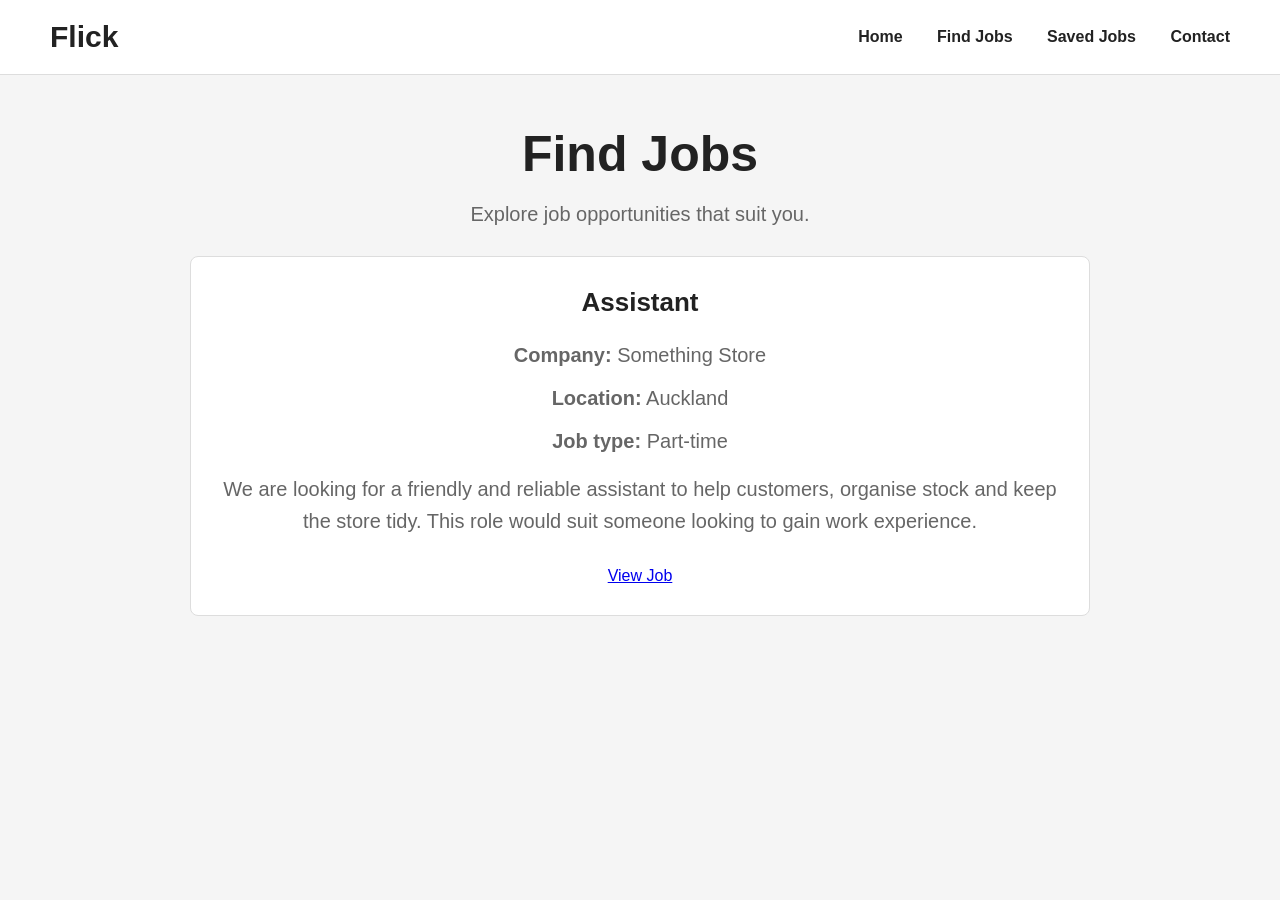
==== jobs.html @ eac44496 "Added detailed job card for Trial A" ====
<!DOCTYPE html>
<html lang="en">

<head>
    <meta charset="UTF-8">
    <meta name="viewport" content="width=device-width, initial-scale=1.0">
    <title>Find Jobs | Flick</title>
    <link rel="stylesheet" href="style.css">
</head>

<body>

    <nav>
        <h1>Flick</h1>

        <div>
            <a href="index.html">Home</a>
            <a href="jobs.html">Find Jobs</a>
            <a href="saved.html">Saved Jobs</a>
            <a href="contact.html">Contact</a>
        </div>
    </nav>

    <main class="jobs-page">
        <h2>Find Jobs</h2>

        <p>Explore job opportunities that suit you.</p>

        <article class="job-card">
            <h3>Assistant</h3>

            <p><strong>Company:</strong> Something Store</p>
            <p><strong>Location:</strong> Auckland</p>
            <p><strong>Job type:</strong> Part-time</p>

            <p class="job-description">
                We are looking for a friendly and reliable assistant
                to help customers, organise stock and keep the store tidy.
                This role would suit someone looking to gain work experience.
            </p>

            <a href="#">View Job</a>
        </article>
    </main>

</body>

</html>
---- style.css ----
/* General page styling */

body {
    margin: 0;
    font-family: Arial, sans-serif;
    background-color: #f5f5f5;
    color: #222222;
}


/* Nav bar */

nav {
    background-color: #ffffff;
    padding: 20px 50px;

    display: flex;
    justify-content: space-between;
    align-items: center;

    border-bottom: 1px solid #dddddd;
}


/* Flick logo */

nav h1 {
    margin: 0;
    font-size: 30px;
}


/* Nav links */

nav a {
    text-decoration: none;
    color: #222222;
    margin-left: 30px;
    font-weight: bold;
}

/* Hover function */

nav a:hover {
    color: #6b8e23;
}


/* Homepage */

main {
    text-align: center;
    padding: 100px 20px;
}

main h2 {
    font-size: 50px;
    margin-bottom: 20px;
}

main p {
    font-size: 20px;
    color: #666666;
}

/* Find Jobs page */

.jobs-page {
    max-width: 900px;
    margin: 50px auto;
    padding: 0 20px;
}

.job-card {
    background-color: #ffffff;
    padding: 30px;
    margin-top: 30px;
    border: 1px solid #dddddd;
    border-radius: 8px;
}

.job-card h3 {
    margin-top: 0;
    font-size: 26px;
}

.job-description {
    line-height: 1.6;
}

.job-card a {
    display: inline-block;
    margin-top: 10px;
}
/* end of find jobs page */
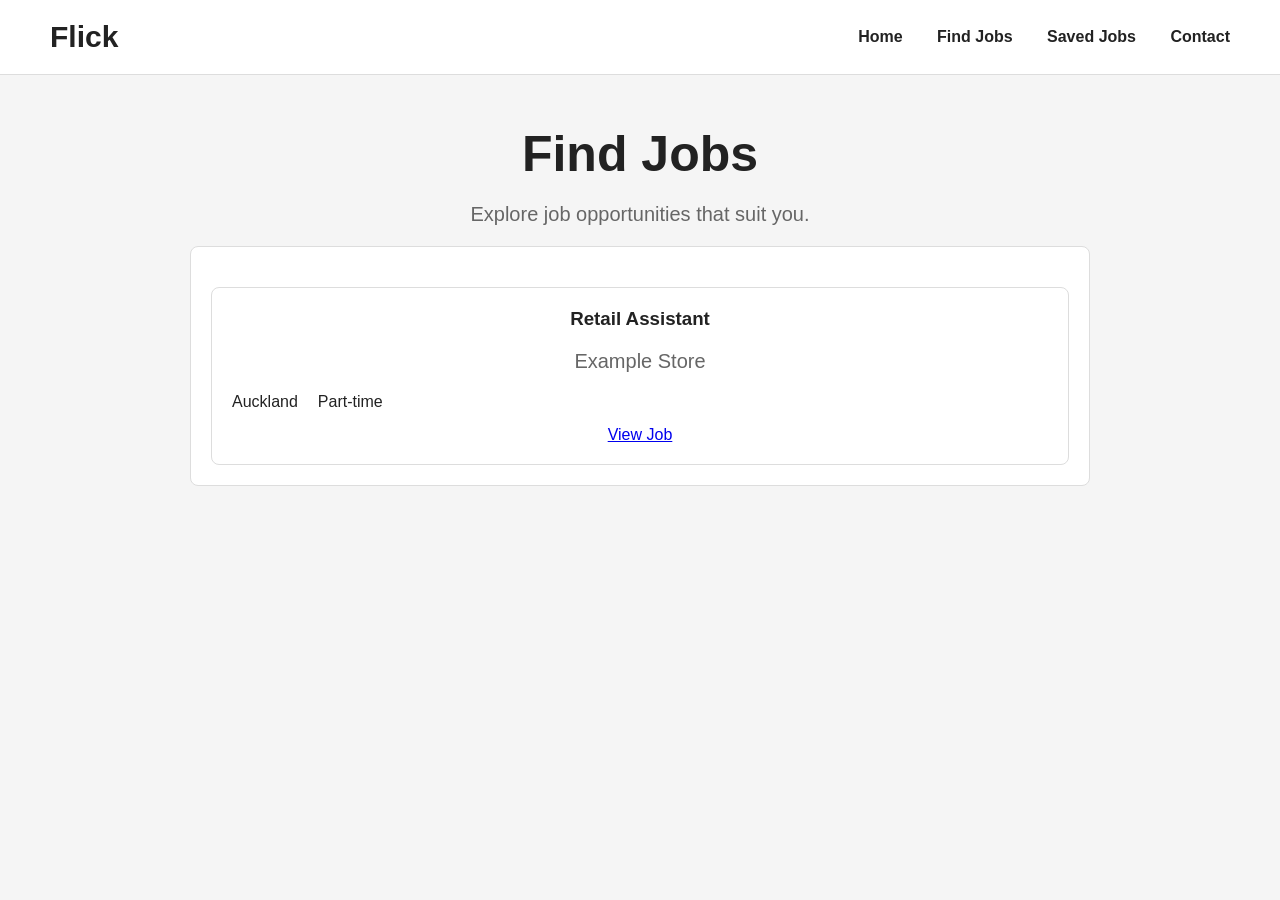
==== commit 21f6cbcf: "Added compact job card for Trial B" ====
--- a/jobs.html
+++ b/jobs.html
@@ -27,19 +27,18 @@
         <p>Explore job opportunities that suit you.</p>
 
         <article class="job-card">
-            <h3>Assistant</h3>
+            <article class="job-card">
+                <h3>Retail Assistant</h3>
 
-            <p><strong>Company:</strong> Something Store</p>
-            <p><strong>Location:</strong> Auckland</p>
-            <p><strong>Job type:</strong> Part-time</p>
+                <p>Example Store</p>
 
-            <p class="job-description">
-                We are looking for a friendly and reliable assistant
-                to help customers, organise stock and keep the store tidy.
-                This role would suit someone looking to gain work experience.
-            </p>
+                <div class="job-details">
+                    <span>Auckland</span>
+                    <span>Part-time</span>
+                </div>
 
             <a href="#">View Job</a>
+            </article>
         </article>
     </main>
 
--- a/style.css
+++ b/style.css
@@ -73,23 +73,20 @@
 
 .job-card {
     background-color: #ffffff;
-    padding: 30px;
-    margin-top: 30px;
+    padding: 20px;
+    margin-top: 20px;
     border: 1px solid #dddddd;
     border-radius: 8px;
 }
 
 .job-card h3 {
     margin-top: 0;
-    font-size: 26px;
+    margin-bottom: 8px;
 }
 
-.job-description {
-    line-height: 1.6;
-}
-
-.job-card a {
-    display: inline-block;
-    margin-top: 10px;
+.job-details {
+    display: flex;
+    gap: 20px;
+    margin: 15px 0;
 }
 /* end of find jobs page */
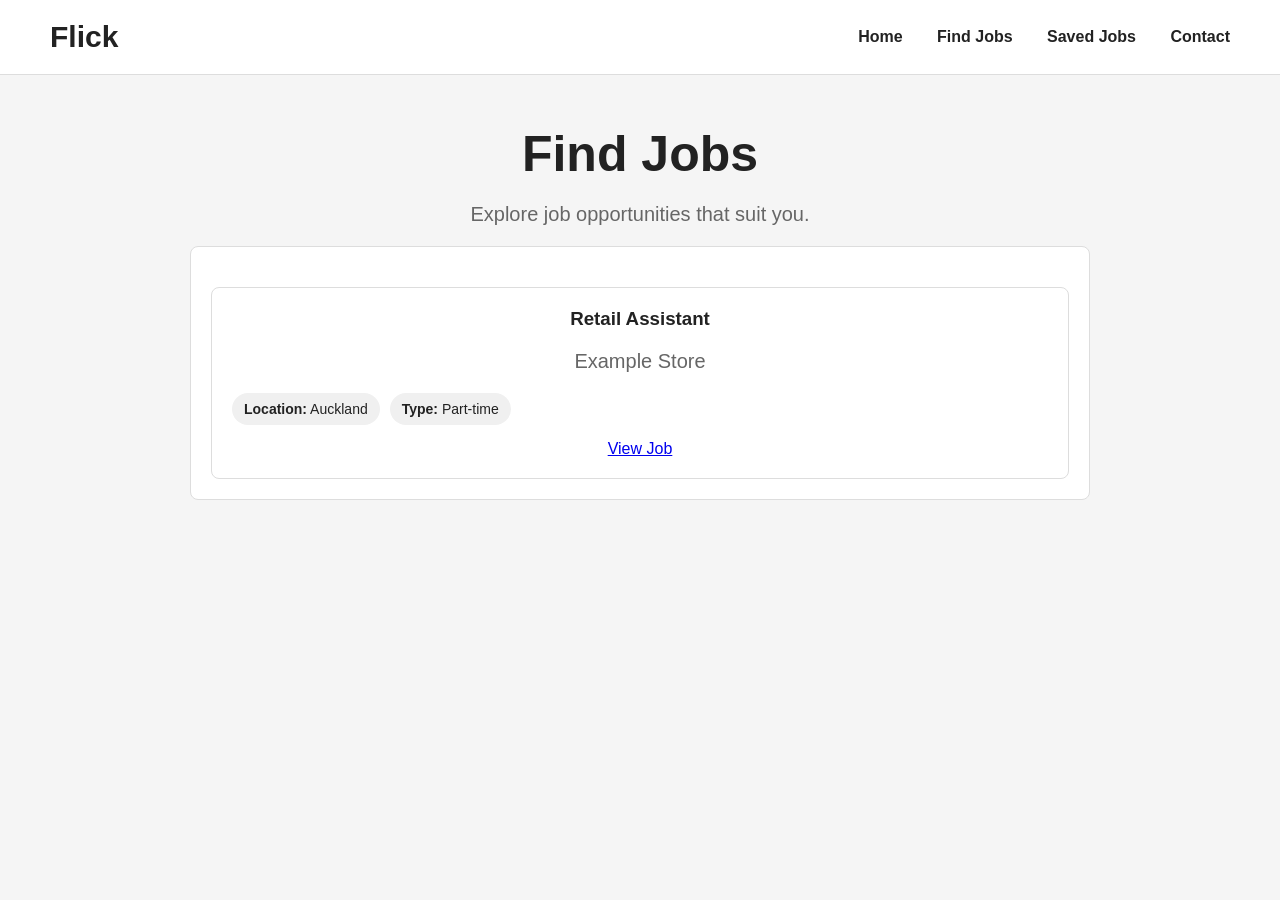
==== commit df5f3fc4: "Refined job labels" ====
--- a/jobs.html
+++ b/jobs.html
@@ -33,8 +33,13 @@
                 <p>Example Store</p>
 
                 <div class="job-details">
-                    <span>Auckland</span>
-                    <span>Part-time</span>
+                    <span class="job-detail">
+                        <strong>Location:</strong> Auckland
+                    </span>
+
+                    <span class="job-detail">
+                        <strong>Type:</strong> Part-time
+                    </span>
                 </div>
 
             <a href="#">View Job</a>
--- a/style.css
+++ b/style.css
@@ -86,7 +86,15 @@
 
 .job-details {
     display: flex;
-    gap: 20px;
+    flex-wrap: wrap;
+    gap: 10px;
     margin: 15px 0;
 }
+
+.job-detail {
+    background-color: #f0f0f0;
+    padding: 8px 12px;
+    border-radius: 20px;
+    font-size: 14px;
+}
 /* end of find jobs page */
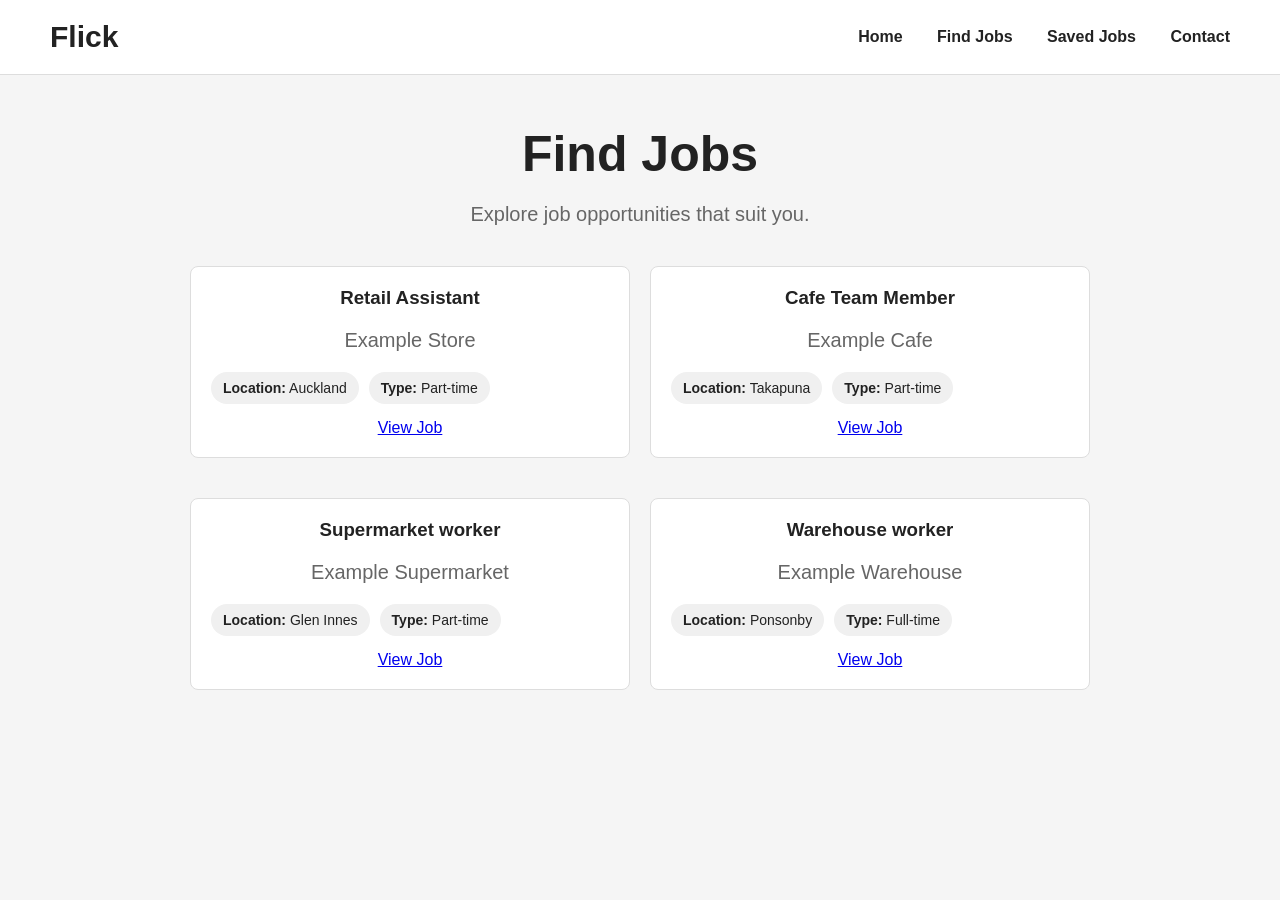
==== commit 2591ab63: "Added reusable job cards and grid layout" ====
--- a/jobs.html
+++ b/jobs.html
@@ -22,30 +22,85 @@
     </nav>
 
     <main class="jobs-page">
-        <h2>Find Jobs</h2>
+    <h2>Find Jobs</h2>
 
-        <p>Explore job opportunities that suit you.</p>
+    <p>Explore job opportunities that suit you.</p>
 
-        <article class="job-card">
-            <article class="job-card">
-                <h3>Retail Assistant</h3>
+    <div class="job-listings">
 
-                <p>Example Store</p>
+    <article class="job-card">
+        <h3>Retail Assistant</h3>
 
-                <div class="job-details">
-                    <span class="job-detail">
-                        <strong>Location:</strong> Auckland
-                    </span>
+        <p>Example Store</p>
 
-                    <span class="job-detail">
-                        <strong>Type:</strong> Part-time
-                    </span>
-                </div>
+        <div class="job-details">
+            <span class="job-detail">
+                <strong>Location:</strong> Auckland
+            </span>
 
-            <a href="#">View Job</a>
-            </article>
-        </article>
-    </main>
+            <span class="job-detail">
+                <strong>Type:</strong> Part-time
+            </span>
+        </div>
+
+        <a href="#">View Job</a>
+    </article>
+
+    <article class="job-card">
+    <h3>Cafe Team Member</h3>
+
+    <p>Example Cafe</p>
+
+    <div class="job-details">
+        <span class="job-detail">
+            <strong>Location:</strong> Takapuna
+        </span>
+
+        <span class="job-detail">
+            <strong>Type:</strong> Part-time
+        </span>
+    </div>
+
+        <a href="#">View Job</a>
+    </article>
+
+    <article class="job-card">
+    <h3>Supermarket worker</h3>
+
+    <p>Example Supermarket</p>
+
+    <div class="job-details">
+        <span class="job-detail">
+            <strong>Location:</strong> Glen Innes
+        </span>
+
+        <span class="job-detail">
+            <strong>Type:</strong> Part-time
+        </span>
+    </div>
+
+    <a href="#">View Job</a>
+    </article>
+
+    <article class="job-card">
+    <h3>Warehouse worker</h3>
+
+    <p>Example Warehouse</p>
+
+    <div class="job-details">
+        <span class="job-detail">
+            <strong>Location:</strong> Ponsonby
+        </span>
+
+        <span class="job-detail">
+            <strong>Type:</strong> Full-time
+        </span>
+    </div>
+
+    <a href="#">View Job</a>
+    </article>
+    </div>
+</main>
 
 </body>
 
--- a/style.css
+++ b/style.css
@@ -97,4 +97,10 @@
     border-radius: 20px;
     font-size: 14px;
 }
+
+.job-listings {
+    display: grid;
+    grid-template-columns: repeat(2, 1fr);
+    gap: 20px;
+}
 /* end of find jobs page */
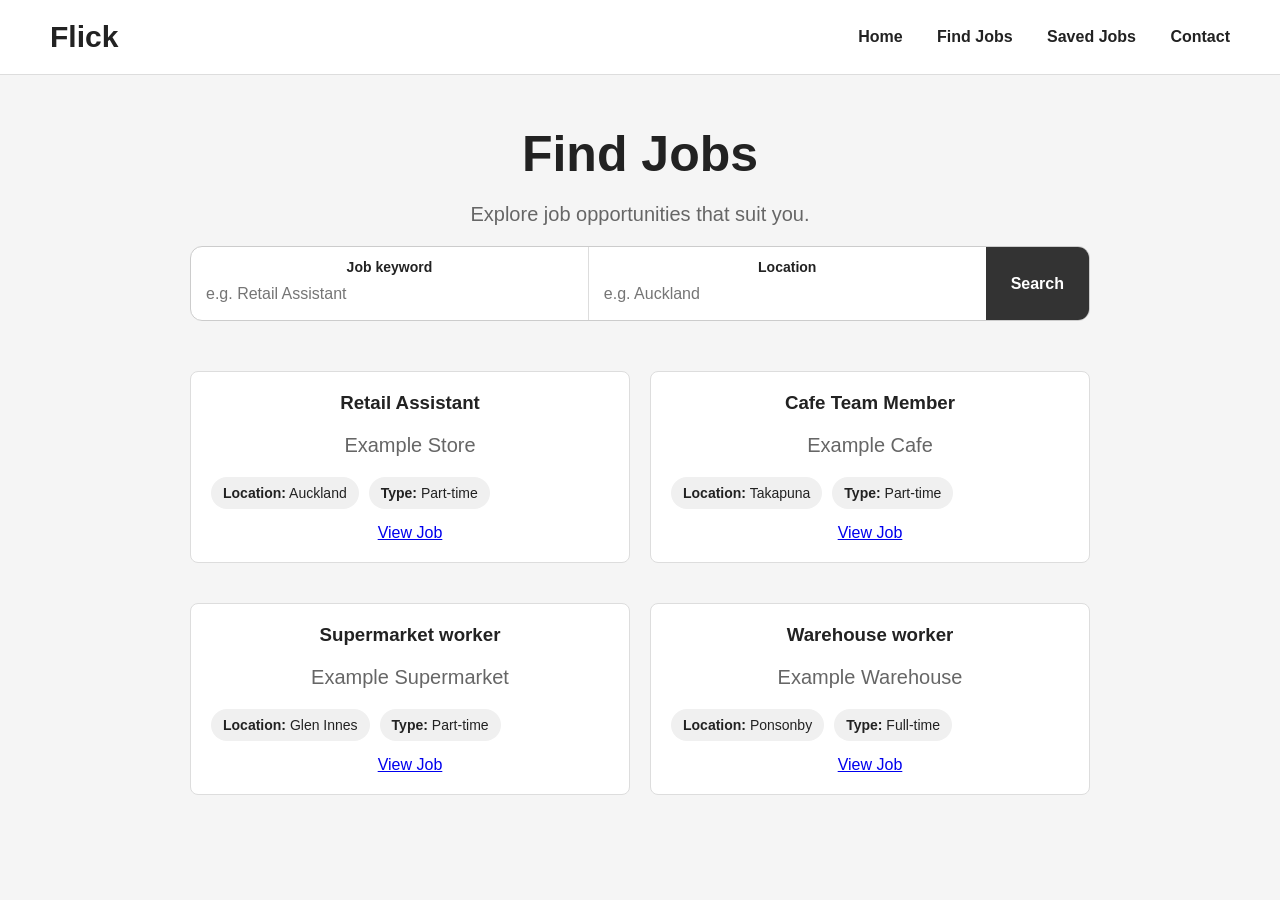
==== commit fd522ca8: "Refined job search" ====
--- a/jobs.html
+++ b/jobs.html
@@ -6,6 +6,7 @@
     <meta name="viewport" content="width=device-width, initial-scale=1.0">
     <title>Find Jobs | Flick</title>
     <link rel="stylesheet" href="style.css">
+    
 </head>
 
 <body>
@@ -19,13 +20,44 @@
             <a href="saved.html">Saved Jobs</a>
             <a href="contact.html">Contact</a>
         </div>
+        
     </nav>
-
+        
     <main class="jobs-page">
     <h2>Find Jobs</h2>
 
     <p>Explore job opportunities that suit you.</p>
 
+        
+    <section class="job-search">
+
+    <div class="search-bar">
+
+        <div class="search-field">
+            <label for="keyword-search">Job keyword</label>
+            <input
+                type="text"
+                id="keyword-search"
+                placeholder="e.g. Retail Assistant"
+            >
+        </div>
+
+        <div class="search-field">
+            <label for="location-search">Location</label>
+            <input
+                type="text"
+                id="location-search"
+                placeholder="e.g. Auckland"
+            >
+        </div>
+
+        <button class="search-button" type="button">
+            Search
+        </button>
+
+    </div>
+
+</section>
     <div class="job-listings">
 
     <article class="job-card">
@@ -100,6 +132,9 @@
     <a href="#">View Job</a>
     </article>
     </div>
+
+
+        
 </main>
 
 </body>
--- a/style.css
+++ b/style.css
@@ -103,4 +103,57 @@
     grid-template-columns: repeat(2, 1fr);
     gap: 20px;
 }
+/* Job search */
+
+.job-search {
+    margin-bottom: 30px;
+}
+
+.search-bar {
+    display: flex;
+    align-items: stretch;
+    border: 1px solid #cccccc;
+    border-radius: 12px;
+    overflow: hidden;
+    background-color: white;
+}
+
+.search-field {
+    flex: 1;
+    padding: 12px 15px;
+}
+
+.search-field + .search-field {
+    border-left: 1px solid #dddddd;
+}
+
+.search-field label {
+    display: block;
+    margin-bottom: 5px;
+    font-weight: bold;
+    font-size: 14px;
+}
+
+.search-field input {
+    width: 100%;
+    border: none;
+    outline: none;
+    padding: 5px 0;
+    font-size: 16px;
+    box-sizing: border-box;
+}
+
+.search-button {
+    border: none;
+    padding: 0 25px;
+    background-color: #333333;
+    color: white;
+    font-size: 16px;
+    font-weight: bold;
+    cursor: pointer;
+}
+
+.search-button:hover {
+    background-color: #555555;
+}
 /* end of find jobs page */
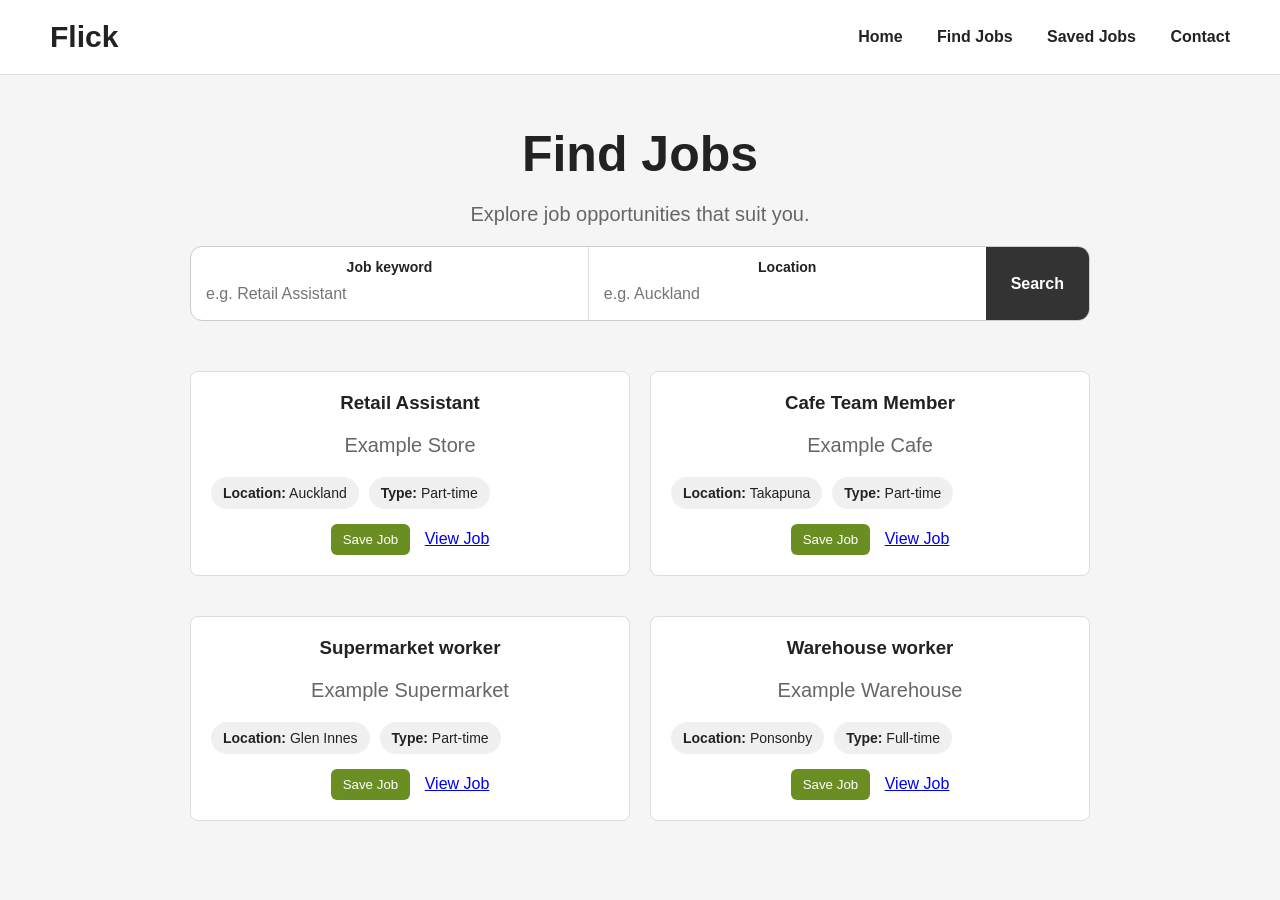
==== commit 3340fc2c: "added saved jobs code and local storage" ====
--- a/jobs.html
+++ b/jobs.html
@@ -60,32 +60,79 @@
 </section>
     <div class="job-listings">
 
-    <article class="job-card">
-        <h3>Retail Assistant</h3>
-
-        <p>Example Store</p>
-
-        <div class="job-details">
-            <span class="job-detail">
-                <strong>Location:</strong> Auckland
-            </span>
-
-            <span class="job-detail">
-                <strong>Type:</strong> Part-time
-            </span>
-        </div>
+   <article
+    class="job-card"
+    data-title="Retail Assistant"
+    data-company="Example Store"
+    data-location="Auckland"
+    data-type="Part-time"
+    data-description="Help customers, organise stock, and keep the store tidy.">
+
+    <h3>Retail Assistant</h3>
+
+    <p>Example Store</p>
+
+    <div class="job-details">
+        <span class="job-detail">
+            <strong>Location:</strong> Auckland
+        </span>
+
+        <span class="job-detail">
+            <strong>Type:</strong> Part-time
+        </span>
+    </div>
+
+    <button type="button" class="save-job-button">
+    Save Job
+    </button>
+
+    <a href="#">View Job</a>
+</article>
+
+    <article
+    class="job-card"
+    data-title="Cafe Team Member"
+    data-company="Example Cafe"
+    data-location="Takapuna"
+    data-type="Part-time"
+    data-description="Serve customers, prepare food and drinks, and help keep the cafe clean.">
+
+    <h3>Cafe Team Member</h3>
+
+    <p>Example Cafe</p>
+
+    <div class="job-details">
+        <span class="job-detail">
+            <strong>Location:</strong> Takapuna
+        </span>
+
+        <span class="job-detail">
+            <strong>Type:</strong> Part-time
+        </span>
+    </div>
+
+    <button type="button" class="save-job-button">
+    Save Job
+    </button>
 
         <a href="#">View Job</a>
     </article>
 
-    <article class="job-card">
-    <h3>Cafe Team Member</h3>
-
-    <p>Example Cafe</p>
-
-    <div class="job-details">
-        <span class="job-detail">
-            <strong>Location:</strong> Takapuna
+    <article
+    class="job-card"
+    data-title="Supermarket worker"
+    data-company="Example Supermarket"
+    data-location="Glen Innes"
+    data-type="Part-time"
+    data-description="Help customers, restock shelves, and keep the supermarket organised.">
+
+    <h3>Supermarket worker</h3>
+
+    <p>Example Supermarket</p>
+
+    <div class="job-details">
+        <span class="job-detail">
+            <strong>Location:</strong> Glen Innes
         </span>
 
         <span class="job-detail">
@@ -93,28 +140,21 @@
         </span>
     </div>
 
-        <a href="#">View Job</a>
-    </article>
-
-    <article class="job-card">
-    <h3>Supermarket worker</h3>
-
-    <p>Example Supermarket</p>
-
-    <div class="job-details">
-        <span class="job-detail">
-            <strong>Location:</strong> Glen Innes
-        </span>
-
-        <span class="job-detail">
-            <strong>Type:</strong> Part-time
-        </span>
-    </div>
+    <button type="button" class="save-job-button">
+    Save Job
+    </button>
 
     <a href="#">View Job</a>
     </article>
 
-    <article class="job-card">
+    <article
+    class="job-card"
+    data-title="Warehouse worker"
+    data-company="Example Warehouse"
+    data-location="Ponsonby"
+    data-type="Full-time"
+    data-description="Help organise stock, prepare orders, and keep the warehouse tidy.">
+    
     <h3>Warehouse worker</h3>
 
     <p>Example Warehouse</p>
@@ -129,6 +169,10 @@
         </span>
     </div>
 
+    <button type="button" class="save-job-button">
+    Save Job
+    </button>
+    
     <a href="#">View Job</a>
     </article>
     </div>
@@ -137,6 +181,40 @@
         
 </main>
 
+<dialog id="job-dialog" class="job-dialog" aria-labelledby="dialog-title">
+
+    <button
+        type="button"
+        class="close-dialog"
+        aria-label="Close job details"
+    >
+        ×
+    </button>
+
+    <h2 id="dialog-title"></h2>
+
+    <p id="dialog-company"></p>
+
+    <div class="job-details">
+        <span class="job-detail">
+            <strong>Location:</strong>
+            <span id="dialog-location"></span>
+        </span>
+
+        <span class="job-detail">
+            <strong>Type:</strong>
+            <span id="dialog-type"></span>
+        </span>
+    </div>
+
+    <h3>About the job</h3>
+
+    <p id="dialog-description"></p>
+
+</dialog>
+
+<script src="script.js"></script>
+
 </body>
 
 </html>
--- a/style.css
+++ b/style.css
@@ -103,6 +103,22 @@
     grid-template-columns: repeat(2, 1fr);
     gap: 20px;
 }
+
+.save-job-button {
+    border: none;
+    background-color: #6b8e23;
+    color: white;
+    padding: 8px 12px;
+    border-radius: 6px;
+    cursor: pointer;
+    margin-right: 10px;
+}
+
+.save-job-button:hover {
+    background-color: #58751d;
+}
+
+
 /* Job search */
 
 .job-search {
@@ -156,4 +172,149 @@
 .search-button:hover {
     background-color: #555555;
 }
-/* end of find jobs page */+/* end of find jobs page */
+
+/* Job dialog */
+
+.job-card {
+    cursor: pointer;
+}
+
+#job-dialog {
+    width: min(500px, 90%);
+    border: none;
+    border-radius: 16px;
+    padding: 30px;
+    position: relative;
+    box-shadow: 0 10px 30px rgba(0, 0, 0, 0.25);
+}
+
+#job-dialog::backdrop {
+    background-color: rgba(0, 0, 0, 0.5);
+}
+
+#job-dialog h2 {
+    margin-top: 0;
+}
+
+.close-dialog {
+    position: absolute;
+    top: 15px;
+    right: 15px;
+    border: none;
+    background: none;
+    font-size: 24px;
+    cursor: pointer;
+}
+
+/* Homepage introduction */
+
+.home-page {
+    padding: 0;
+    max-width: none;
+}
+
+.home-intro {
+    background-color: #edf2e5;
+    padding: 90px 20px;
+    text-align: center;
+}
+
+.intro-label {
+    font-size: 14px;
+    font-weight: bold;
+    letter-spacing: 2px;
+    color: #6b8e23;
+}
+
+.home-intro h2 {
+    font-size: 50px;
+    margin: 20px 0;
+}
+
+.intro-description {
+    max-width: 600px;
+    margin: 0 auto 30px;
+    line-height: 1.6;
+}
+
+.home-search {
+    display: flex;
+    align-items: stretch;
+    max-width: 750px;
+    margin: 0 auto;
+    background-color: white;
+    border: 1px solid #dddddd;
+    border-radius: 12px;
+    overflow: hidden;
+    text-align: left;
+}
+
+
+/* Homepage job previews */
+
+.home-jobs {
+    padding: 60px 20px;
+    text-align: center;
+}
+
+.home-jobs h2,
+.home-how h2 {
+    font-size: 32px;
+}
+
+.home-job-list {
+    display: grid;
+    grid-template-columns: repeat(2, 1fr);
+    gap: 20px;
+    max-width: 900px;
+    margin: 30px auto;
+}
+
+.home-job-card {
+    background-color: white;
+    border: 1px solid #dddddd;
+    border-radius: 8px;
+    padding: 20px;
+    text-align: left;
+}
+
+.home-job-card h3 {
+    margin-top: 0;
+}
+
+/* Homepage buttons */
+
+.home-button {
+    display: inline-block;
+    padding: 15px 30px;
+    background-color: #333333;
+    color: white;
+    text-decoration: none;
+    border-radius: 8px;
+    font-weight: bold;
+}
+
+.home-button:hover {
+    background-color: #555555;
+}
+
+/* How Flick works */
+
+.home-how {
+    background-color: #edf2e5;
+    padding: 60px 20px;
+    text-align: center;
+}
+
+.how-steps {
+    display: grid;
+    grid-template-columns: repeat(3, 1fr);
+    gap: 30px;
+    max-width: 900px;
+    margin: 30px auto;
+}
+
+.how-steps h3 {
+    color: #6b8e23;
+}
